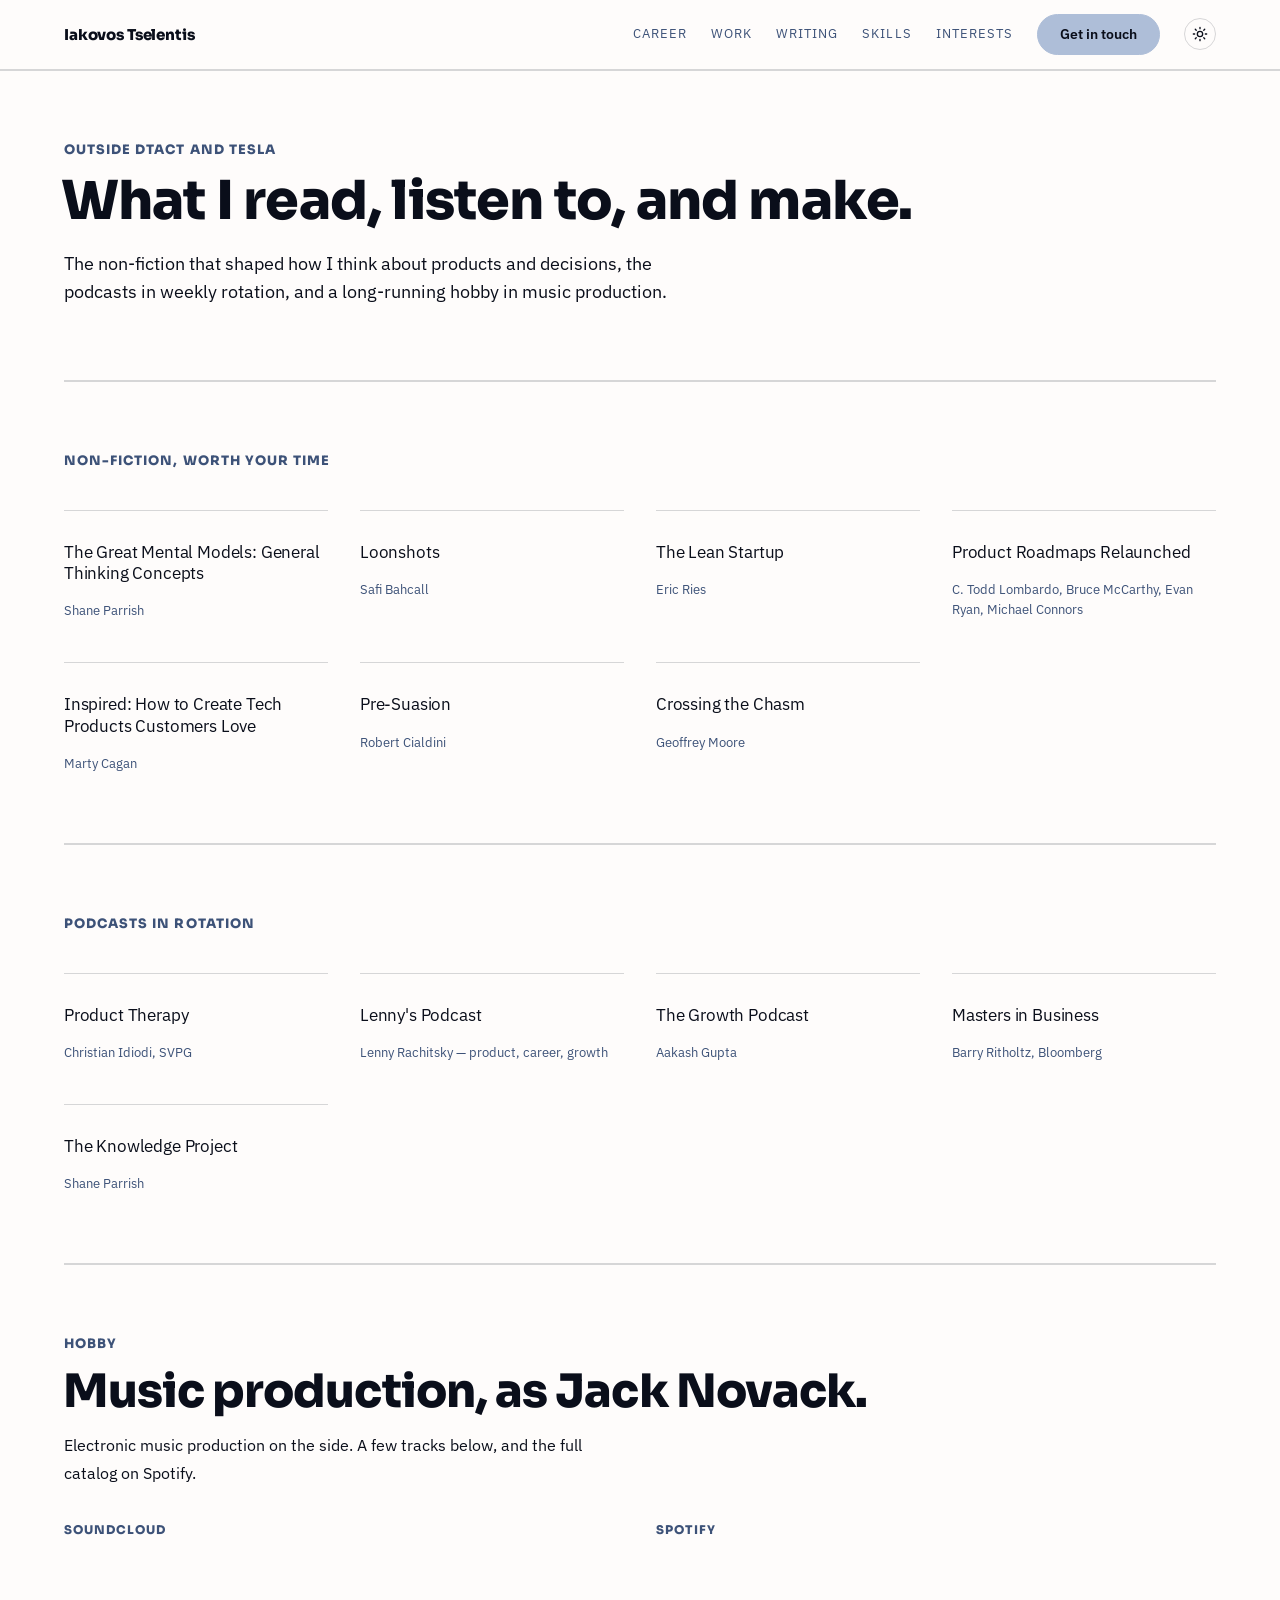
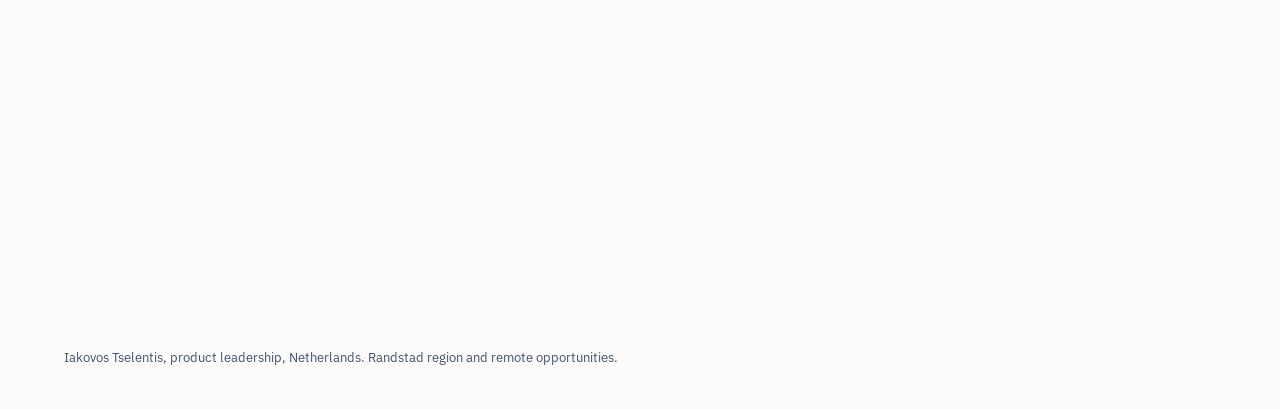
==== interests.html @ cd7fde2d "Add a separate Interests page: non-fiction books, podcasts, music production New interests.html, lin" ====
<!doctype html>
<html lang="en">
<head>
<meta charset="utf-8">
<meta name="viewport" content="width=device-width, initial-scale=1">
<title>Interests, Iakovos Tselentis</title>
<meta name="description" content="Non-fiction reading, product podcasts, and music production — outside DTACT and Tesla.">
<link rel="preconnect" href="https://fonts.googleapis.com">
<link rel="preconnect" href="https://fonts.gstatic.com" crossorigin>
<link href="https://fonts.googleapis.com/css2?family=Sora:wght@400;600;800&family=IBM+Plex+Sans:wght@400;500;600&display=swap" rel="stylesheet">
<link rel="stylesheet" href="tokens.css">
</head>
<body>


<div style="background: var(--color-bg); color: var(--color-text); font-family: var(--font-body); font-size: 15px; line-height: 1.55;">

<nav class="nav" style="position: sticky; top: 0; z-index: 20; background: var(--color-bg); border-bottom: 2px solid var(--color-divider); padding: 14px 0;">
  <div class="nav-inner" style="max-width: 1200px; margin: 0 auto; padding: 0 clamp(20px, 5vw, 72px); display: flex; flex-wrap: wrap; align-items: center; gap: 12px 24px;">
    <a href="index.html" class="nav-brand" style="font-family: var(--font-heading); font-weight: 800; font-size: 15px; letter-spacing: -0.01em; margin-right: auto; text-decoration: none; color: inherit;">Iakovos Tselentis</a>
    <a href="index.html#career" style="font-size: 13px; letter-spacing: 0.08em; text-transform: uppercase; text-decoration: none; white-space: nowrap;">Career</a>
    <a href="index.html#work" style="font-size: 13px; letter-spacing: 0.08em; text-transform: uppercase; text-decoration: none; white-space: nowrap;">Work</a>
    <a href="index.html#writing" style="font-size: 13px; letter-spacing: 0.08em; text-transform: uppercase; text-decoration: none; white-space: nowrap;">Writing</a>
    <a href="index.html#skills" style="font-size: 13px; letter-spacing: 0.08em; text-transform: uppercase; text-decoration: none; white-space: nowrap;">Skills</a>
    <a href="interests.html" style="font-size: 13px; letter-spacing: 0.08em; text-transform: uppercase; text-decoration: none; white-space: nowrap; color: var(--color-accent-ink);">Interests</a>
    <a class="btn btn-primary" href="index.html#contact">Get in touch</a>
    <button class="theme-toggle" id="theme-toggle" type="button" aria-label="Toggle light and dark mode">
      <svg class="icon-moon" viewBox="0 0 24 24" fill="none" stroke="currentColor" stroke-width="2" stroke-linecap="round" stroke-linejoin="round"><path d="M21 12.79A9 9 0 1 1 11.21 3 7 7 0 0 0 21 12.79z"></path></svg>
      <svg class="icon-sun" viewBox="0 0 24 24" fill="none" stroke="currentColor" stroke-width="2" stroke-linecap="round" stroke-linejoin="round"><circle cx="12" cy="12" r="4"></circle><path d="M12 2v2M12 20v2M4.93 4.93l1.41 1.41M17.66 17.66l1.41 1.41M2 12h2M20 12h2M4.93 19.07l1.41-1.41M17.66 6.34l1.41-1.41"></path></svg>
    </button>
  </div>
</nav>

<div style="max-width: 1200px; margin: 0 auto; padding: 0 clamp(20px, 5vw, 72px);">

  <section style="padding: 72px 0 56px;">
    <span class="eyebrow" style="margin-bottom: 16px;">Outside DTACT and Tesla</span>
    <h1 class="text-display-sm">What I read, listen to, and make.</h1>
    <p class="text-body-lg" style="font-size: 18px; max-width: 56ch; margin-top: 20px;">The non-fiction that shaped how I think about products and decisions, the podcasts in weekly rotation, and a long-running hobby in music production.</p>
  </section>

  <hr style="height: 2px; border: 0; margin: 0; background: var(--color-divider);" />

  <section id="books" style="padding: 72px 0 56px;">
    <span class="eyebrow" style="margin-bottom: 42px; display: block;">Non-fiction, worth your time</span>
    <div style="display: grid; grid-template-columns: repeat(auto-fill, minmax(260px, 1fr)); gap: 28px 32px;">

      <a href="https://www.amazon.com.br/Great-Mental-Models-Thinking-Concepts/dp/0593719972" target="_blank" rel="noopener" class="book-card" style="display: block; text-decoration: none; color: inherit; border-top: 1px solid var(--color-border); padding-top: 14px;">
        <p class="text-h3" style="font-size: 17px;">The Great Mental Models: General Thinking Concepts</p>
        <p class="text-small" style="margin-top: 6px; color: var(--color-text-muted);">Shane Parrish</p>
      </a>

      <a href="https://www.amazon.com.br/Loonshots-Nurture-Diseases-Transform-Industries/dp/1250185963" target="_blank" rel="noopener" class="book-card" style="display: block; text-decoration: none; color: inherit; border-top: 1px solid var(--color-border); padding-top: 14px;">
        <p class="text-h3" style="font-size: 17px;">Loonshots</p>
        <p class="text-small" style="margin-top: 6px; color: var(--color-text-muted);">Safi Bahcall</p>
      </a>

      <a href="https://www.amazon.com.br/Lean-Startup-Entrepreneurs-Continuous-Innovation/dp/0307887898" target="_blank" rel="noopener" class="book-card" style="display: block; text-decoration: none; color: inherit; border-top: 1px solid var(--color-border); padding-top: 14px;">
        <p class="text-h3" style="font-size: 17px;">The Lean Startup</p>
        <p class="text-small" style="margin-top: 6px; color: var(--color-text-muted);">Eric Ries</p>
      </a>

      <a href="https://www.oreilly.com/library/view/product-roadmaps-relaunched/9781491971710/" target="_blank" rel="noopener" class="book-card" style="display: block; text-decoration: none; color: inherit; border-top: 1px solid var(--color-border); padding-top: 14px;">
        <p class="text-h3" style="font-size: 17px;">Product Roadmaps Relaunched</p>
        <p class="text-small" style="margin-top: 6px; color: var(--color-text-muted);">C. Todd Lombardo, Bruce McCarthy, Evan Ryan, Michael Connors</p>
      </a>

      <a href="https://www.amazon.com.br/Inspired-Create-Tech-Products-Customers/dp/1119387507" target="_blank" rel="noopener" class="book-card" style="display: block; text-decoration: none; color: inherit; border-top: 1px solid var(--color-border); padding-top: 14px;">
        <p class="text-h3" style="font-size: 17px;">Inspired: How to Create Tech Products Customers Love</p>
        <p class="text-small" style="margin-top: 6px; color: var(--color-text-muted);">Marty Cagan</p>
      </a>

      <a href="https://www.amazon.com.br/Pre-Suasion-Revolutionary-Way-Influence-Persuade/dp/1847941435" target="_blank" rel="noopener" class="book-card" style="display: block; text-decoration: none; color: inherit; border-top: 1px solid var(--color-border); padding-top: 14px;">
        <p class="text-h3" style="font-size: 17px;">Pre-Suasion</p>
        <p class="text-small" style="margin-top: 6px; color: var(--color-text-muted);">Robert Cialdini</p>
      </a>

      <a href="https://www.amazon.com.br/Crossing-Chasm-3rd-Disruptive-Mainstream/dp/0062292986" target="_blank" rel="noopener" class="book-card" style="display: block; text-decoration: none; color: inherit; border-top: 1px solid var(--color-border); padding-top: 14px;">
        <p class="text-h3" style="font-size: 17px;">Crossing the Chasm</p>
        <p class="text-small" style="margin-top: 6px; color: var(--color-text-muted);">Geoffrey Moore</p>
      </a>

    </div>
  </section>

  <hr style="height: 2px; border: 0; margin: 0; background: var(--color-divider);" />

  <section id="podcasts" style="padding: 72px 0 56px;">
    <span class="eyebrow" style="margin-bottom: 42px; display: block;">Podcasts in rotation</span>
    <div style="display: grid; grid-template-columns: repeat(auto-fill, minmax(260px, 1fr)); gap: 28px 32px;">

      <a href="https://open.spotify.com/show/6axpRq2CJxLH5kJPv5WRby" target="_blank" rel="noopener" style="display: block; text-decoration: none; color: inherit; border-top: 1px solid var(--color-border); padding-top: 14px;">
        <p class="text-h3" style="font-size: 17px;">Product Therapy</p>
        <p class="text-small" style="margin-top: 6px; color: var(--color-text-muted);">Christian Idiodi, SVPG</p>
      </a>

      <a href="https://open.spotify.com/show/2dR1MUZEHCOnz1LVfNac0j" target="_blank" rel="noopener" style="display: block; text-decoration: none; color: inherit; border-top: 1px solid var(--color-border); padding-top: 14px;">
        <p class="text-h3" style="font-size: 17px;">Lenny's Podcast</p>
        <p class="text-small" style="margin-top: 6px; color: var(--color-text-muted);">Lenny Rachitsky — product, career, growth</p>
      </a>

      <a href="https://open.spotify.com/show/0rUbg49hGb1SMMhXQHz0yO" target="_blank" rel="noopener" style="display: block; text-decoration: none; color: inherit; border-top: 1px solid var(--color-border); padding-top: 14px;">
        <p class="text-h3" style="font-size: 17px;">The Growth Podcast</p>
        <p class="text-small" style="margin-top: 6px; color: var(--color-text-muted);">Aakash Gupta</p>
      </a>

      <a href="https://www.bloomberg.com/podcasts/series/master-in-business" target="_blank" rel="noopener" style="display: block; text-decoration: none; color: inherit; border-top: 1px solid var(--color-border); padding-top: 14px;">
        <p class="text-h3" style="font-size: 17px;">Masters in Business</p>
        <p class="text-small" style="margin-top: 6px; color: var(--color-text-muted);">Barry Ritholtz, Bloomberg</p>
      </a>

      <a href="https://open.spotify.com/show/1VyK52NSZHaDKeMJzT4TSM" target="_blank" rel="noopener" style="display: block; text-decoration: none; color: inherit; border-top: 1px solid var(--color-border); padding-top: 14px;">
        <p class="text-h3" style="font-size: 17px;">The Knowledge Project</p>
        <p class="text-small" style="margin-top: 6px; color: var(--color-text-muted);">Shane Parrish</p>
      </a>

    </div>
  </section>

  <hr style="height: 2px; border: 0; margin: 0; background: var(--color-divider);" />

  <section id="music" style="padding: 72px 0 56px;">
    <span class="eyebrow" style="margin-bottom: 16px; display: block;">Hobby</span>
    <h2 class="text-h1">Music production, as Jack Novack.</h2>
    <p class="text-body-lg" style="max-width: 56ch; margin-top: 14px;">Electronic music production on the side. A few tracks below, and the full catalog on Spotify.</p>

    <div style="display: grid; grid-template-columns: repeat(auto-fit, minmax(320px, 1fr)); gap: 32px; margin-top: 36px;">
      <div>
        <span class="eyebrow-sm" style="margin-bottom: 14px; display: block;">SoundCloud</span>
        <iframe width="100%" height="300" scrolling="no" frameborder="no" allow="autoplay" title="Jack Novack on SoundCloud" style="border-radius: 4px; display: block;" src="https://w.soundcloud.com/player/?url=https%3A//soundcloud.com/jack_novack&color=%2311204a&auto_play=false&hide_related=true&show_comments=false&show_user=true&show_reposts=false&show_teaser=false&visual=false"></iframe>
      </div>
      <div>
        <span class="eyebrow-sm" style="margin-bottom: 14px; display: block;">Spotify</span>
        <iframe style="border-radius: 4px; display: block;" src="https://open.spotify.com/embed/artist/5LQcwg7RILJqt8galTOeno?utm_source=generator&theme=0" width="100%" height="300" frameborder="0" allowfullscreen="" allow="autoplay; clipboard-write; encrypted-media; fullscreen; picture-in-picture" loading="lazy" title="Jack Novack on Spotify"></iframe>
      </div>
    </div>
  </section>

</div>

<div style="max-width: 1200px; margin: 0 auto; padding: 0 clamp(20px, 5vw, 72px);">
  <footer style="padding: 40px 0; font-size: 13px; line-height: 22px; color: var(--color-neutral-300);">Iakovos Tselentis, product leadership, Netherlands. Randstad region and remote opportunities.</footer>
</div>

</div>

<script>
(function () {
  var root = document.documentElement;
  var prefersLight = window.matchMedia && window.matchMedia('(prefers-color-scheme: light)').matches;
  root.setAttribute('data-theme', prefersLight ? 'light' : 'dark');
  var btn = document.getElementById('theme-toggle');
  if (btn) {
    btn.addEventListener('click', function () {
      var current = root.getAttribute('data-theme');
      root.setAttribute('data-theme', current === 'light' ? 'dark' : 'light');
    });
  }
})();
</script>
</body>
</html>
---- tokens.css ----
/* =========================================================================
   DESIGN TOKENS — Iakovos Tselentis portfolio
   Single source of truth for color, type, buttons and shared components.
   Keep index.html free of one-off hex values and repeated inline styles —
   add a token or utility class here instead, then reuse it.
   ========================================================================= */

/* ---- 1. Color primitives ------------------------------------------------
   Raw scales. Never reference these directly in markup or components below
   this section — always go through the semantic tokens in section 2. */
:root {
  /* Neutral — cool gray-blue. Doubles as the accent: the site's brand
     color is this pale blue-gray itself (--neutral-200), not a separate
     saturated hue — there is deliberately no other blue scale here. */
  --neutral-50:  #eef3fa;
  --neutral-100: #c9d8ea;
  --neutral-200: #aebed8;
  --neutral-300: #8a9ab8;
  --neutral-400: #5f7196;
  --neutral-500: #3d5278;
  --neutral-600: #2a3550;
  --neutral-700: #141b2e;
  --neutral-800: #0a0e1a;
  --neutral-900: #05070d;

  --white: #fefcfb;
}

/* ---- 2. Semantic tokens --------------------------------------------------
   What components and markup actually use. Dark is the default; the
   [data-theme="light"] block below overrides only what needs to change. */
:root {
  --font-heading: 'Sora', ui-sans-serif, system-ui, sans-serif;
  --font-body: 'IBM Plex Sans', ui-sans-serif, system-ui, sans-serif;

  --color-bg: var(--neutral-800);
  --color-surface: #11204a;
  --color-text: var(--white);
  --color-text-muted: var(--neutral-200);
  --color-border: color-mix(in srgb, var(--white) 12%, transparent);

  --color-accent: var(--neutral-200);     /* the pale blue — constant across themes */
  --color-accent-on: var(--neutral-800);  /* text drawn on top of --color-accent */
  --color-accent-soft: color-mix(in srgb, var(--neutral-200) 16%, transparent);
  --color-accent-ink: var(--neutral-200); /* accent used as text/links */
  --color-accent-ink-hover: var(--neutral-100);

  /* A deliberately dark band (the closing contact section) that stays dark
     in both themes — not tied to --color-bg, which flips. */
  --color-band-bg: #11204a;

  --radius-full: 999px;
  --radius-md: 16px;
  --radius-sm: 4px;

  /* Back-compat aliases — old token names some markup may still reference.
     Point them at the real tokens above rather than duplicating values. */
  --color-divider: var(--color-border);
  --color-neutral-300: var(--color-text-muted);
}

:root[data-theme="light"] {
  --color-bg: #fefcfb;
  --color-surface: #eef2f9;
  --color-text: var(--neutral-800);
  --color-text-muted: var(--neutral-500);
  --color-border: color-mix(in srgb, var(--neutral-800) 16%, transparent);

  --color-accent-ink: var(--neutral-500);
  --color-accent-ink-hover: var(--neutral-600);
}

/* ---- 3. Base elements ----------------------------------------------------
   Headings share family/weight everywhere; only size varies, via the .text-*
   utilities in section 5. This is what keeps H1–H4 standardized site-wide. */
html { scroll-behavior: smooth; }
body { margin: 0; text-wrap: pretty; background: var(--color-bg); color: var(--color-text); font-family: var(--font-body); font-size: 15px; line-height: 1.55; }
h1, h2, h3, h4, h5, h6 { margin: 0; font-family: var(--font-heading); font-weight: 800; }
a { color: var(--color-accent-ink); text-underline-offset: 3px; }
a:hover { color: var(--color-accent-ink-hover); }

/* ---- 4. Buttons ------------------------------------------------------------
   One shared interaction contract for every variant: hover tints toward the
   accent, active tints further, and every variant gets the same focus ring.
   Variants differ only in their resting fill/border/text color. */
.btn {
  display: inline-flex;
  align-items: center;
  gap: 6px;
  border-radius: var(--radius-full);
  padding: 11px 22px;
  font-family: var(--font-body);
  font-weight: 600;
  font-size: 14px;
  line-height: 1.2;
  text-decoration: none;
  border: 1.5px solid transparent;
  cursor: pointer;
  white-space: nowrap;
  transition: background .15s, border-color .15s, color .15s;
}
.btn:focus-visible {
  outline: 2px solid var(--color-accent);
  outline-offset: 2px;
}

/* .btn owns its own text color in every state — a bare `a` / `a:hover`
   rule elsewhere on the page must never win here. Every variant below
   restates `color` on :hover and :active for that reason, even where the
   value doesn't change; dropping one of those lines is how this bug
   creeps back in (see git history). */
.btn-primary { background: var(--color-accent); border-color: var(--color-accent); color: var(--color-accent-on); }
.btn-primary:hover { background: color-mix(in srgb, var(--color-accent) 85%, white); border-color: color-mix(in srgb, var(--color-accent) 85%, white); color: var(--color-accent-on); }
.btn-primary:active { background: color-mix(in srgb, var(--color-accent) 82%, black); border-color: color-mix(in srgb, var(--color-accent) 82%, black); color: var(--color-accent-on); }

.btn-secondary { background: transparent; border-color: var(--color-border); color: var(--color-text); }
.btn-secondary:hover { border-color: var(--color-accent-ink); color: var(--color-accent-ink); background: var(--color-accent-soft); }
.btn-secondary:active { border-color: var(--color-accent-ink); color: var(--color-accent-ink); background: color-mix(in srgb, var(--color-accent) 24%, transparent); }

/* Ghost sits on a dark, saturated surface (the contact band) and inherits
   its text color, but follows the same tint-on-hover / tint-on-active rule
   as the other two variants instead of a one-off opacity fade. */
.btn-ghost { background: transparent; border-color: currentColor; color: inherit; }
.btn-ghost:hover { background: color-mix(in srgb, currentColor 14%, transparent); color: inherit; }
.btn-ghost:active { background: color-mix(in srgb, currentColor 24%, transparent); color: inherit; }

.theme-toggle {
  border: 1px solid var(--color-border);
  background: transparent;
  color: var(--color-text);
  width: 32px;
  height: 32px;
  border-radius: var(--radius-full);
  display: inline-flex;
  align-items: center;
  justify-content: center;
  cursor: pointer;
  padding: 0;
  transition: border-color .15s, background .15s;
}
.theme-toggle:hover { border-color: var(--color-accent-ink); background: var(--color-accent-soft); }
.theme-toggle:focus-visible { outline: 2px solid var(--color-accent); outline-offset: 2px; }
.theme-toggle svg { width: 16px; height: 16px; }
.theme-toggle .icon-sun { display: none; }
:root[data-theme="light"] .theme-toggle .icon-moon { display: none; }
:root[data-theme="light"] .theme-toggle .icon-sun { display: block; }

.tag-accent { background: var(--color-accent); color: var(--color-accent-on); }

/* ---- 5. Typography utilities ---------------------------------------------
   Every heading and label in the page should use one of these instead of
   repeating font-size/line-height/letter-spacing inline. Numbering follows
   visual size, largest first. */
.text-display   { font-size: clamp(42px, 6.2vw, 84px); line-height: 1.06; letter-spacing: -0.02em; margin-left: -0.058em; }
.text-display-sm{ font-size: clamp(34px, 4.2vw, 56px); line-height: 1.06; letter-spacing: -0.015em; margin-left: -0.058em; }
.text-h1        { font-size: clamp(32px, 3.6vw, 48px); line-height: 1.08; letter-spacing: -0.02em; margin-left: -0.03em; }
.text-h2        { font-size: 28px; line-height: 1.13; letter-spacing: -0.015em; }
.text-h3        { font-size: 19px; line-height: 1.25; letter-spacing: -0.01em; }

.stat-display { font-family: var(--font-heading); font-weight: 800; font-size: clamp(34px, 3.4vw, 48px); line-height: 1.05; color: var(--color-text); margin-left: -0.045em; font-variant-numeric: tabular-nums; }
.stat-number   { font-family: var(--font-heading); font-weight: 800; font-size: 32px; line-height: 1.1; color: var(--color-text); font-variant-numeric: tabular-nums; }

.eyebrow    { display: block; font-family: var(--font-heading); font-weight: 800; font-size: 13px; line-height: 14px; letter-spacing: 0.08em; text-transform: uppercase; color: var(--color-accent-ink); }
.eyebrow-sm { display: block; font-family: var(--font-heading); font-weight: 800; font-size: 12px; line-height: 14px; letter-spacing: 0.08em; text-transform: uppercase; color: var(--color-text-muted); }
.label-sm   { font-size: 13px; line-height: 18px; letter-spacing: 0.08em; text-transform: uppercase; color: var(--color-text-muted); }

.text-body-lg { font-size: 16px; line-height: 28px; }
.text-muted   { color: var(--color-text-muted); }
.text-small   { font-size: 13px; line-height: 20px; color: var(--color-text-muted); }
.text-mono-num{ font-family: var(--font-heading); font-weight: 800; font-size: 13px; color: var(--color-text-muted); font-feature-settings: 'tnum' 1; }

/* ---- 6. Layout components --------------------------------------------------- */
.changelog-grid { display: grid; grid-template-columns: 190px 1fr; gap: 20px clamp(24px, 5vw, 56px); align-items: start; }

.log-rail { position: sticky; top: 84px; display: flex; flex-direction: column; gap: 2px; align-self: start; }
.log-rail button { text-align: left; background: none; border: none; cursor: pointer; font-family: var(--font-body); font-size: 13px; color: var(--color-text-muted); padding: 9px 12px; border-left: 2px solid var(--color-border); transition: color .15s, border-color .15s, background .15s; }
.log-rail button .v { display: block; font-family: var(--font-heading); font-weight: 800; font-size: 14px; color: var(--color-text); }
.log-rail button:hover { color: var(--color-accent-ink); background: var(--color-accent-soft); }
.log-rail button.active { color: var(--color-accent-ink); border-left-color: var(--color-accent); background: var(--color-accent-soft); }
.log-rail button.active .v { color: var(--color-accent-ink); }

.commit-log { border: 1px solid var(--color-border); border-radius: var(--radius-md); overflow: hidden; margin-top: 20px; }
.commit-log details { border-top: 1px solid var(--color-border); }
.commit-log details:first-child { border-top: none; }
.commit-log summary { list-style: none; cursor: pointer; padding: 14px 18px; display: flex; align-items: baseline; gap: 12px; font-size: 15px; line-height: 22px; }
.commit-log summary::-webkit-details-marker { display: none; }
.commit-log summary::before { content: "+"; font-family: var(--font-heading); font-weight: 800; color: var(--color-accent-ink); flex-shrink: 0; width: 14px; }
.commit-log details[open] summary::before { content: "\2013"; }
.commit-log .diff { padding: 0 18px 18px 44px; font-size: 15px; line-height: 24px; color: var(--color-text-muted); }
.metric-chip { font-family: var(--font-body); font-size: 12px; letter-spacing: 0.02em; background: var(--color-accent-soft); color: var(--color-accent-ink); padding: 3px 9px; border-radius: var(--radius-sm); margin-top: 10px; display: inline-block; }

.stat-card { border-top: 1px solid var(--color-border); padding-top: 12px; }

/* Career-tag pill (v1.0 / v1.1 / v2.0 / v3.0 markers) */
.version-tag { font-family: var(--font-body); font-size: 13px; background: color-mix(in srgb, var(--color-text) 8%, transparent); padding: 3px 9px; border-radius: var(--radius-sm); }
.version-tag.is-current { background: var(--color-accent-soft); color: var(--color-accent-ink); }

.grayscale img { filter: grayscale(1); width: 100%; display: block; }
.grayscale video { width: 100%; display: block; }
.zoomable { cursor: zoom-in; }
.lightbox-overlay { position: fixed; inset: 0; z-index: 100; display: none; align-items: center; justify-content: center; padding: 32px; background: rgba(0, 0, 0, .85); cursor: zoom-out; }
.lightbox-overlay.open { display: flex; }
.lightbox-overlay img { max-width: 92vw; max-height: 92vh; width: auto; filter: none; border-radius: var(--radius-sm); object-fit: contain; box-shadow: 0 20px 60px rgba(0, 0, 0, .5); }
.lightbox-close { position: absolute; top: 20px; right: 28px; width: 40px; height: 40px; border-radius: var(--radius-full); border: 1px solid rgba(255, 255, 255, .4); background: rgba(255, 255, 255, .08); color: var(--white); font-size: 20px; line-height: 1; cursor: pointer; }
.blur-frame { position: relative; display: block; }
.blur-patch { position: absolute; inset: 0; border-radius: var(--radius-sm); backdrop-filter: blur(16px); -webkit-backdrop-filter: blur(16px); background: color-mix(in srgb, var(--color-bg) 28%, transparent); pointer-events: none; }
#lightbox-frame.blur-frame { display: inline-flex; }
#lightbox-blur[hidden] { display: none; }

.media-slot { border: 1.5px dashed var(--color-border); border-radius: var(--radius-sm); display: flex; align-items: center; justify-content: center; text-align: center; color: var(--color-text-muted); font-size: 13px; padding: 16px; box-sizing: border-box; }
.media-slot small { opacity: .75; }

/* ---- 7. Responsive ---------------------------------------------------------
   Below 760px the changelog rail can't sit beside its content — collapse to
   one column and turn the rail into a horizontal scrolling tab strip. */
@media (max-width: 760px) {
  .changelog-grid { grid-template-columns: 1fr; gap: 4px; }
  .log-rail {
    position: sticky; top: 56px; z-index: 10;
    flex-direction: row; overflow-x: auto; -webkit-overflow-scrolling: touch;
    gap: 4px; padding: 8px 20px; margin: 0 -20px 12px;
    background: var(--color-bg); border-bottom: 1px solid var(--color-border);
  }
  .log-rail button { border-left: none; border-bottom: 2px solid var(--color-border); white-space: nowrap; padding: 6px 10px; flex: 0 0 auto; }
  .log-rail button.active { border-bottom-color: var(--color-accent); }
  .commit-log summary { padding: 12px 14px; font-size: 14px; gap: 10px; }
  .commit-log .diff { padding: 0 14px 16px 28px; font-size: 14px; }
}

@media (max-width: 520px) {
  html { font-size: 14.5px; }
  .nav { padding: 12px 0 !important; }
  .nav-inner { gap: 8px 14px !important; }
  .nav-brand { margin-right: 0 !important; flex: 1 1 100%; order: -1; }
  .hero-section { padding-top: 48px !important; padding-bottom: 40px !important; }
  .stats-section { padding-top: 32px !important; padding-bottom: 32px !important; }
}
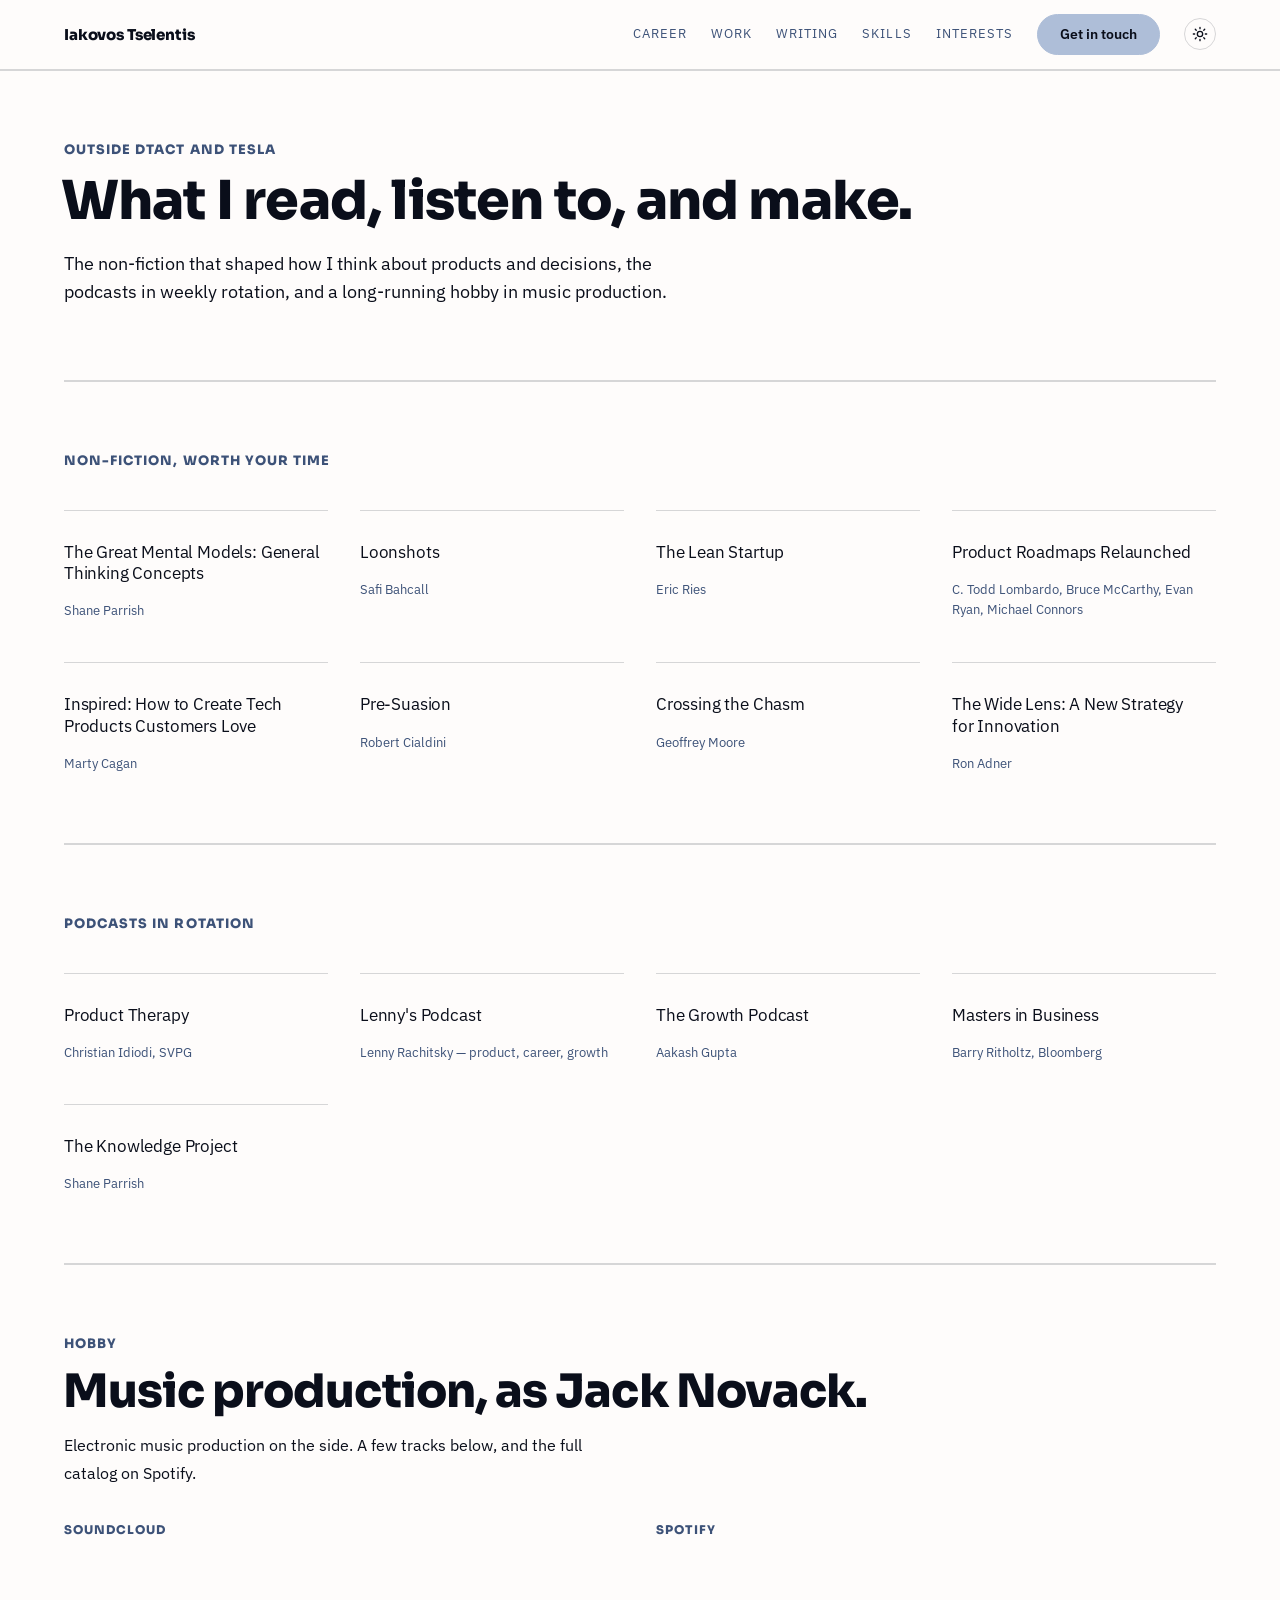
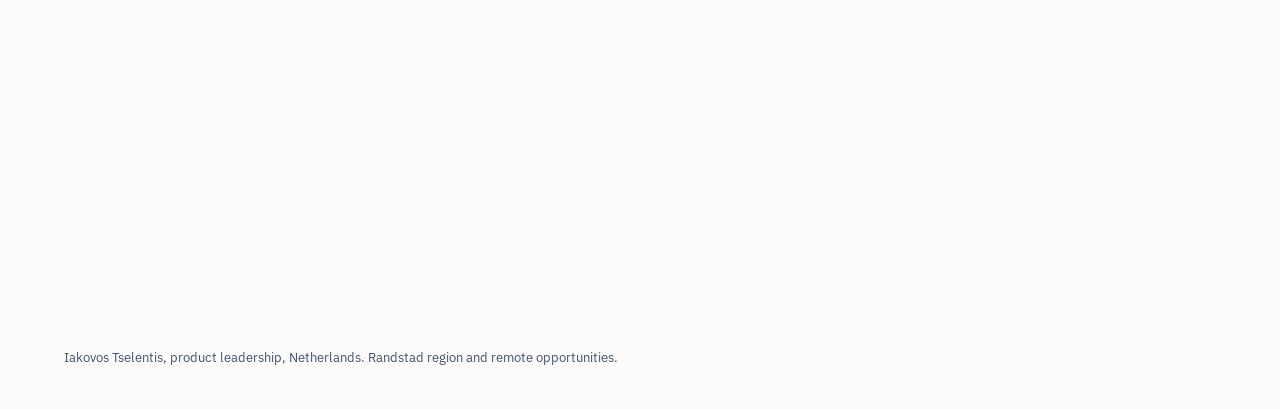
==== commit 76af25f9: "Add The Wide Lens by Ron Adner to the books list" ====
--- a/interests.html
+++ b/interests.html
@@ -80,6 +80,11 @@
         <p class="text-small" style="margin-top: 6px; color: var(--color-text-muted);">Geoffrey Moore</p>
       </a>
 
+      <a href="https://www.amazon.com.br/Wide-Lens-New-Strategy-Innovation/dp/1591844606" target="_blank" rel="noopener" class="book-card" style="display: block; text-decoration: none; color: inherit; border-top: 1px solid var(--color-border); padding-top: 14px;">
+        <p class="text-h3" style="font-size: 17px;">The Wide Lens: A New Strategy for Innovation</p>
+        <p class="text-small" style="margin-top: 6px; color: var(--color-text-muted);">Ron Adner</p>
+      </a>
+
     </div>
   </section>
 
